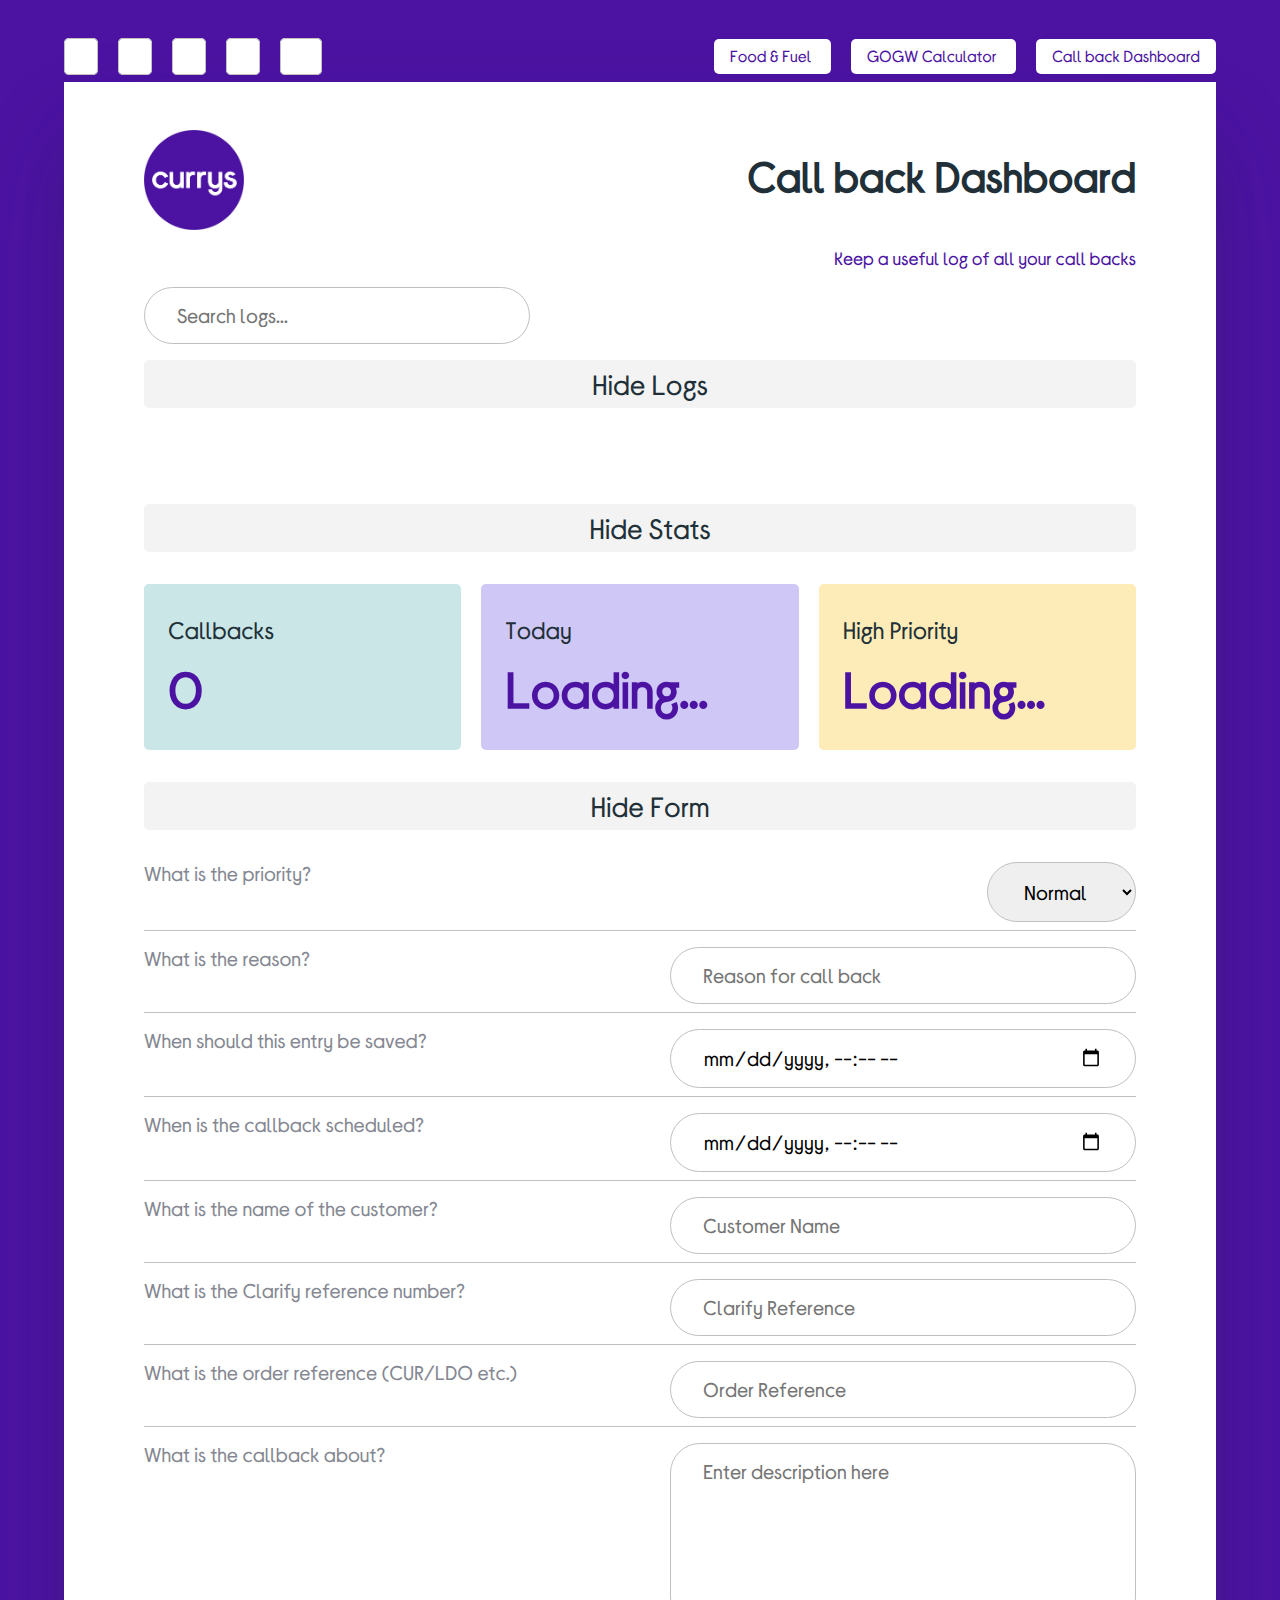
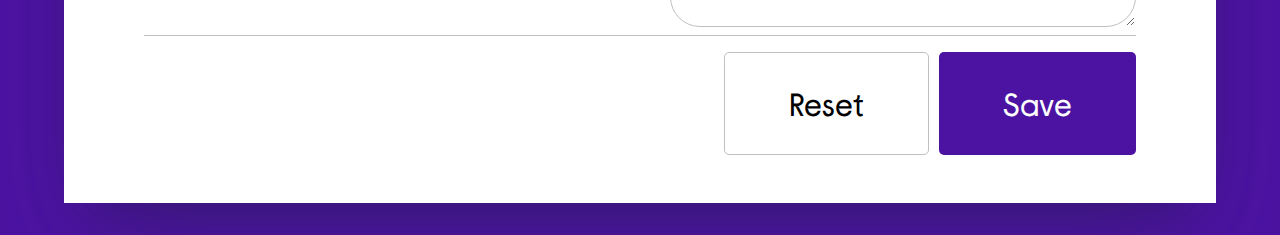
==== callbacklog/index.html @ eb85056e "UI improvements + code changes" ====
<!DOCTYPE html>
<html lang="en">
  <head>
    <meta charset="UTF-8" />
    <meta http-equiv="X-UA-Compatible" content="IE=edge" />
    <meta name="viewport" content="width=device-width, initial-scale=1.0" />
    <meta name="description" content="Work Tracker" />
    <link rel="stylesheet" href="main.css" />
    <link rel="stylesheet" href="normalize.css" />
    <link
      rel="stylesheet"
      href="https://cdnjs.cloudflare.com/ajax/libs/font-awesome/6.2.1/css/all.min.css"
      integrity="sha512-MV7K8+y+gLIBoVD59lQIYicR65iaqukzvf/nwasF0nqhPay5w/9lJmVM2hMDcnK1OnMGCdVK+iQrJ7lzPJQd1w=="
      crossorigin="anonymous"
      referrerpolicy="no-referrer"
    />
    <link rel="shortcut icon" href="favicon.ico" type="image/x-icon" />
    <link rel="icon" type="image/png" href="favicon-16x16.png" sizes="16x16" />
    <link rel="icon" type="image/png" href="favicon-32x32.png" sizes="32x32" />
    <link rel="icon" type="image/png" href="favicon-96x96.png" sizes="96x96" />
    <link rel="icon" type="image/png" href="favicon-128.png" sizes="128x128" />
    <link
      rel="icon"
      type="image/png"
      href="favicon-196x196.png"
      sizes="196x196"
    />
    <meta name="description" content="A dashboard for logging calls" />
    <title>Currys | Call back Dashboard</title>
  </head>
  <body>
    <div class="container">
      <div class="top-nav">
        <div class="top-bar">
          <div class="status">
            <ul>
              <li class="li-status status-help" id="status-help" title="Help">
                <i class="fa-solid fa-question-circle"></i>
              </li>
              <li
                class="li-status status-refresh"
                id="status-refresh"
                title="Refresh Page"
              >
                <i class="fa-solid fa-refresh"></i>
              </li>
              <li
                class="li-status status-pop"
                id="status-pop"
                title="Pop-up Window"
              >
                <i class="fa-solid fa-object-group"></i>
              </li>
              <li
                class="li-status"
                id="status-clear"
                title="Clear all entries (permanent)"
              >
                <i class="fa-solid fa-trash"></i>
              </li>
              <li
                class="li-status"
                id="status-local"
                title="Status of Local Storage"
              >
                <i class="fa-solid fa-hard-drive"></i>
              </li>
            </ul>
            <div class="help-window">
              <div class="help-container">
                <span class="help-header">Help</span>
                <div class="sections">
                  <article class="section">
                    <h4 class="section-title">
                      <i class="fa-solid fa-save"></i>Saving
                    </h4>
                    <p class="section-para">
                      All entries are saved locally. Nothing leaves the
                      browser.<br />
                    </p>
                  </article>
                  <article class="section">
                    <h4 class="section-title">
                      <i class="fa-solid fa-search"></i>Searching
                    </h4>
                    <p class="section-para">
                      Searching is automatic and results will appear as you
                      type, if there is a match. Search is not case-sensitive as
                      all results are filtered lower-case before being shown
                    </p>
                  </article>
                  <article class="section">
                    <h4 class="section-title">
                      <i class="fa-solid fa-trash"></i>Deleting
                    </h4>
                    <p class="section-para">
                      There are two options to delete a log:<br />
                      <b>- Temporary Delete</b><br />
                      By using the delete button in the log, you can remove the
                      log from the screen but it will still be saved locally.<br />
                      When you refresh the page, all removed logs will appear
                      again.<br />
                      This can be used when you want to remove certain logs you
                      don't need anymore but still want to refer to them if
                      necessary.<br />
                      <b>- Permanent Delete</b><br />
                      By using the 'Clear' button, you remove all logs
                      permanently. This cannot be undone.<br />
                      This can be used when you're done and don't need your logs
                      anymore and won't be coming back to them.<br />
                      NOTE: If your browser is set to clean automatically when
                      it exits, all logs will be removed.
                    </p>
                  </article>
                </div>
              </div>
            </div>
          </div>
        </div>
        <ul>
          <li>
            <a
              href="https://reliable-figolla-4fca7f.netlify.app/"
              target="_blank"
              >Food & Fuel</a
            >
          </li>
          <li>
            <a href="https://silver-muffin-127276.netlify.app/" target="_blank"
              >GOGW Calculator</a
            >
          </li>
          <li>
            <a href="#">Call back Dashboard</a>
          </li>
        </ul>
      </div>
      <div class="wrapper">
        <main>
          <div class="top">
            <img class="logo" src="logo.jpg" alt="Logo" />
            <h1 class="main-header">Call back Dashboard</h1>
          </div>
          <p class="main-para">Keep a useful log of all your call backs</p>
          <div class="search-bar">
            <div class="search-input">
              <input
                class="search"
                type="text"
                name="search"
                id="search"
                placeholder="Search logs..."
              />
              <span class="search-text"
                ><i class="fa-solid fa-info-circle"></i>Searching...</span
              >
            </div>
          </div>
          <section
            class="form-interact interact-logs"
            id="logs"
            onclick="tabHandler(this)"
          >
            <i class="fa-solid fa-chevron-down fa-2xl"></i
            ><span class="normal" id="interact-text">Hide Logs</span>
          </section>
          <section class="log-area">
            <div class="logs"></div>
          </section>
          <section
            class="form-interact interact-stats"
            id="stats"
            onclick="tabHandler(this)"
          >
            <i class="fa-solid fa-chevron-down fa-2xl"></i
            ><span class="normal" id="interact-text">Hide Stats</span>
          </section>
          <section class="cards">
            <article class="card-item">
              <h3 class="card-title">Callbacks</h3>
              <p class="card-text" id="callbacks">Loading...</p>
            </article>
            <article class="card-item">
              <h3 class="card-title">Today</h3>
              <p class="card-text">Loading...</p>
            </article>
            <article class="card-item">
              <h3 class="card-title">High Priority</h3>
              <p class="card-text">Loading...</p>
            </article>
          </section>
          <section
            class="form-interact interact-form"
            id="form"
            onclick="tabHandler(this)"
          >
            <i class="fa-solid fa-chevron-down fa-2xl"></i
            ><span class="normal" id="interact-text">Hide Form</span>
          </section>
          <section class="log-menu">
            <form action="">
              <div class="form-item">
                <label for="priority">What is the priority?</label>
                <select name="priority" id="logpriority" required>
                  <option value="Low">Low</option>
                  <option value="Normal" selected>Normal</option>
                  <option value="High">High</option>
                </select>
              </div>
              <div class="form-item">
                <label for="category">What is the reason?</label>
                <input
                  type="text"
                  name="reason"
                  id="reason"
                  placeholder="Reason for call back"
                  minlength="4"
                  required
                />
              </div>
              <div class="form-item">
                <label for="datetime">When should this entry be saved?</label>
                <input
                  type="datetime-local"
                  name="datetime"
                  id="datetime"
                  required
                />
              </div>
              <div class="form-item">
                <label for="datescheduled"
                  >When is the callback scheduled?</label
                >
                <input
                  type="datetime-local"
                  name="datescheduled"
                  id="datescheduled"
                  required
                />
              </div>
              <div class="form-item">
                <label for="custname">What is the name of the customer?</label>
                <input
                  type="text"
                  name="custname"
                  id="custname"
                  placeholder="Customer Name"
                  required
                />
              </div>
              <div class="form-item">
                <label for="ccnumber"
                  >What is the Clarify reference number?</label
                >
                <input
                  type="text"
                  name="ccnumber"
                  id="ccnumber"
                  placeholder="Clarify Reference"
                  minlength="6"
                  required
                />
              </div>
              <div class="form-item">
                <label for="custref"
                  >What is the order reference (CUR/LDO etc.)</label
                >
                <input
                  type="text"
                  name="custref"
                  id="custref"
                  placeholder="Order Reference"
                  required
                />
              </div>
              <div class="form-item">
                <label for="loginfo">What is the callback about?</label>
                <textarea
                  name="loginfo"
                  id="loginfo"
                  cols="30"
                  rows="10"
                  placeholder="Enter description here"
                  required
                ></textarea>
              </div>
              <div class="form-btns">
                <button
                  class="btn btn-secondary btn-reset btn-big"
                  type="reset"
                  title="Reset form"
                >
                  Reset
                </button>
                <button
                  class="btn btn-primary btn-save btn-big"
                  title="Save form"
                >
                  Save
                </button>
              </div>
            </form>
          </section>
        </main>
        <footer>
          <div class="bottom-bar"></div>
        </footer>
      </div>
    </div>
    <script src="app.js"></script>
  </body>
</html>
---- callbacklog/main.css ----
@font-face {
  font-family: "Currys Sans";
  src: url("Currys\ Sans.otf") format("opentype");
}
@font-face {
  font-family: "Currys Sans Headline";
  src: url("Currys\ Sans\ Headline.otf") format("opentype");
}

:root {
  --primary-purple: #4c13a2;
  --primary-white: #fff;
  --accent: #c0c0c0;
  --gray: #858892;
  --gray-2: #7b7e86;
  --l-gray: #f3f3f3;
  --green: #cae6e7;
  --yellow: #fdecb7;
  --purple: #cfc8f6;
  --def-text: #213038;
  --boxshadow-1: rgba(0, 0, 0, 0.19) 0px 10px 20px,
    rgba(0, 0, 0, 0.23) 0px 6px 6px;
  --font-c1: "Currys Sans";
  --font-c2: "Currys Sans Headline";
}

a {
  text-decoration: none;
  color: unset;
}

html {
  scroll-behavior: smooth;
}

body {
  font-family: var(--font-c1);
  text-rendering: geometricPrecision;
  /* height: 100vh;
  min-height: 100vh; */
  display: grid;
  place-content: center;
  color: var(--primary-purple);
  background: var(--primary-purple);
}

.container {
  margin: 2rem;
}

.top-nav {
  display: flex;
  justify-content: space-between;
}

.top-nav ul {
  padding: 0;
}

.top-nav li {
  display: inline;
  margin-right: 20px;
  background-color: var(--primary-white);
  padding: 0.5rem 1rem;
  border-radius: 5px;
  color: var(--primary-purple);
  transition: all 250ms ease-out;
}

.top-nav li:last-child {
  margin-right: 0;
}

.top-nav li:hover {
  outline: 1px solid var(--primary-purple);
}

.wrapper {
  width: 90vw;
  max-width: 95vw;
  background-color: var(--primary-white);
  box-shadow: rgba(255, 255, 255, 0.1) 0px 1px 1px 0px inset,
    rgba(50, 50, 93, 0.25) 0px 50px 100px -20px,
    rgba(0, 0, 0, 0.3) 0px 30px 60px -30px;
}

.logo {
  display: block;
  width: 100px;
}

main {
  display: flex;
  flex-direction: column;
  align-items: center;
  /* border: 2px solid var(--gray); */
  border-radius: 10px;
  padding: 3rem 5rem;
}

main .top {
  display: flex;
  justify-content: space-between;
  align-items: center;
}

main .main-para {
  text-align: right;
  font-size: 18px;
}

.main-header {
  font-family: var(--font-c1);
  color: var(--def-text);
  margin: 0;
  font-size: 42px;
  font-size: 300;
  text-align: center;
  margin-bottom: 0.5rem;
}

main .top-bar {
  display: flex;
  justify-content: space-between;
  align-items: center;
  margin-bottom: 6rem;
}

main .top-bar .status ul {
  list-style-type: none;
  padding: 0;
}

.li-status {
  display: inline;
  color: var(--def-text);
  border: 1px solid var(--accent);
  padding: 0.5rem 1rem;
  border-radius: 5px;
  margin-right: 0.5rem;
  cursor: pointer;
  transition: border-color 0.15s ease-in-out, box-shadow 0.15s ease-in-out,
    outline 0.15s ease-in-out;
}

.li-status:hover {
  box-shadow: 0 0 6px 0 #cdd8df;
}

/* .li-status#status-help {
  border: 2px solid var(--primary-purple);
} */

.help-window {
  position: relative;
}

.help-window .help-container {
  position: absolute;
  top: 0;
  left: -100%;
  background-color: var(--primary-white);
  border-radius: 30px;
  border: 1px solid var(--accent);
  z-index: -1;
  width: 50vw;
  padding: 2rem;
  box-shadow: rgba(255, 255, 255, 0.1) 0px 1px 1px 0px inset,
    rgba(50, 50, 93, 0.25) 0px 50px 100px -20px,
    rgba(0, 0, 0, 0.3) 0px 30px 60px -30px;
  opacity: 0;
  transition: opacity 1.2s ease-out, left 1s ease-out, z-index 1.5s ease-out;
}

.help-window .help-container.visible {
  opacity: 1;
  left: 0;
  z-index: 9999;
}

.help-header {
  display: inline-block;
  margin: 0;
  font-size: 42px;
  margin-bottom: 2rem;
}

.section-title {
  margin: 0 0 0.25rem 0;
  font-size: 20px;
  font-weight: 400;
  color: var(--def-text);
  padding-bottom: 0.5rem;
  border-bottom: 1px solid var(--accent);
}

.section-title i {
  color: var(--primary-purple);
  margin-right: 10px;
}

.section-para {
  margin: 0 0 0.5rem 0;
  font-weight: 300;
  color: var(--def-text);
  line-height: 1.5;
  letter-spacing: 1.1px;
  margin-bottom: 2rem;
}

.section-para b {
  font-size: 18px;
  color: var(--primary-purple);
  margin-bottom: 0.25rem;
}

.li-status#status-local i {
  margin-left: 0.25rem;
}

.li-status#status-clear.disabled {
  cursor: not-allowed;
}

main .cards {
  display: grid;
  grid-template-columns: repeat(auto-fit, minmax(10rem, 1fr));
  margin-bottom: 2rem;
  gap: 20px;
}

main .cards .card-item {
  display: flex;
  flex-direction: column;
  border-radius: 5px;
  padding: 2rem 1.5rem;
}

main .cards .card-item:nth-child(1) {
  background-color: var(--green);
}

main .cards .card-item:nth-child(2) {
  background-color: var(--purple);
}

main .cards .card-item:nth-child(3) {
  background-color: var(--yellow);
}

.card-title {
  margin: 0;
  font-size: 24px;
  font-weight: 400;
  color: var(--def-text);
  margin-bottom: 1rem;
}

.log-status {
  text-align: center;
  font-size: 52px;
}

.card-text {
  margin: 0;
  font-size: 50px;
  font-weight: 700;
}

.date {
  font-size: 32px;
  font-weight: 400;
  color: var(--gray);
}

.puff-out-center {
  -webkit-animation: puff-out-center 1s cubic-bezier(0.165, 0.84, 0.44, 1) both;
  animation: puff-out-center 1s cubic-bezier(0.165, 0.84, 0.44, 1) both;
}

/* ----------------------------------------------
 * Generated by Animista on 2022-12-17 20:52:0
 * Licensed under FreeBSD License.
 * See http://animista.net/license for more info. 
 * w: http://animista.net, t: @cssanimista
 * ---------------------------------------------- */

/**
 * ----------------------------------------
 * animation puff-out-center
 * ----------------------------------------
 */
@-webkit-keyframes puff-out-center {
  0% {
    -webkit-transform: scale(1);
    transform: scale(1);
    -webkit-filter: blur(0px);
    filter: blur(0px);
    opacity: 1;
  }
  100% {
    -webkit-transform: scale(2);
    transform: scale(2);
    -webkit-filter: blur(4px);
    filter: blur(4px);
    opacity: 0;
  }
}
@keyframes puff-out-center {
  0% {
    -webkit-transform: scale(1);
    transform: scale(1);
    -webkit-filter: blur(0px);
    filter: blur(0px);
    opacity: 1;
  }
  100% {
    -webkit-transform: scale(2);
    transform: scale(2);
    -webkit-filter: blur(4px);
    filter: blur(4px);
    opacity: 0;
  }
}

.search-bar {
  position: relative;
}

.search-bar .search-input i {
  border-radius: 50%;
  padding: 0.5rem;
  background-color: var(--primary-purple);
  color: var(--primary-white);
  z-index: 9999;
}
.srch-btn {
  border: none;
  outline: none;
  background: transparent;
}

main .log-area {
  /* border: 1px solid var(--gray); */
  border-radius: 10px;
  padding: 1rem;
  /* max-height: 150px;
  overflow-x: hidden; */
  margin-bottom: 2rem;
  scroll-behavior: smooth;
}

/* Unordered List Element */

main .log-area .logs {
  display: grid;
  grid-template-columns: repeat(auto-fit, minmax(450px, 1fr));
  flex-wrap: wrap;
  padding: 0;
  border-radius: 10px;
  gap: 10px;
  transition: all 250ms ease-out;
}

/* List Item Element */

main .log-area .logs .renderedEntry {
  /* padding: 1rem; */
  border: 1px solid var(--accent);
  border-radius: 5px;
  background-color: var(--primary-white);
  transition: all 250ms ease-out;
}

main .log-area .logs .renderedEntry p {
  font-size: 32px;
  padding: 0.5rem;
  margin: 0;
  color: var(--def-text);
}

main .log-area .logs .renderedEntry.highlighted {
  border: 6px solid var(--yellow);
  box-shadow: inset 0px 0px 20px 0px var(--yellow);
}

/* main .log-area .logs .renderedEntry:hover {
  position: absolute;
  display: flex;
  flex-direction: column;
  align-items: center;
  justify-content: center;
  width: 80vw;
  height: 80vh;
  transform: scale(1.2);
  box-shadow: rgba(255, 255, 255, 0.1) 0px 1px 1px 0px inset,
    rgba(50, 50, 93, 0.25) 0px 50px 100px -20px,
    rgba(0, 0, 0, 0.3) 0px 30px 60px -30px;
  z-index: 9999;
} */

main .log-area .logs .renderedEntry:last-child {
  animation: entryAnim 500ms 100ms both;
}

.hide {
  display: none;
  animation: entry-hide 1s 1 both;
}

.search-text {
  position: absolute;
  left: -100%;
  display: inline-block;
  margin-left: 10px;
  font-size: 20px;
  color: var(--def-text);
  opacity: 0;
  transition: opacity 250ms ease-out, left 1s ease-out;
  background-color: var(--l-gray);
  padding: 0.5rem 2rem;
  z-index: -1;
}

.search-text i {
  margin-right: 10px;
}

.search-text.enabled {
  opacity: 1;
  left: 300px;
}

@keyframes entry-hide {
  0% {
    opacity: 1;
    scale: 1;
  }
  100% {
    opacity: 0;
    scale: 0;
  }
}

@keyframes entryAnim {
  0% {
    opacity: 0;
    scale: 1.5;
  }
  100% {
    opacity: 1;
    scale: 1;
  }
}

.entry-top {
  background-color: var(--primary-purple);
  padding: 0.5rem;
  color: var(--primary-white);
}

.li-head {
  margin: 0;
  font-size: 18px;
  font-weight: 400;
}

.li-text {
  display: inline-block;
  font-size: 24px;
  margin-bottom: 0.25rem;
  color: var(--def-text);
}

.li-text.text-main {
  display: inline-block;
  font-size: 24px;
  margin-bottom: 0.25rem;
}

.entry-item {
  display: flex;
  align-items: center;
  justify-content: space-between;
  padding: 0.5rem;
}

.entry-item:nth-child(odd) {
  background-color: var(--purple);
}

/* main .log-area ul li:nth-child(odd) {
  background-color: var(--accent);
} */

main .log-menu {
  /* display: none; */
}

main .log-menu.enabled {
  display: initial;
}

main .form-interact {
  display: flex;
  align-items: center;
  justify-content: center;
  gap: 20px;
  cursor: pointer;
  background-color: var(--l-gray);
  margin-bottom: 2rem;
  color: var(--def-text);
  padding: 0.5rem;
  border-radius: 5px;
  transition: filter 250ms ease-out;
}

main .form-interact:hover {
  filter: brightness(98%);
}

.normal {
  font-size: 28px;
  font-weight: 300;
  cursor: pointer;
}

main .log-menu form {
  z-index: 9999;
  opacity: 1;
  transition: all 500ms ease-out;
}

form.disabled {
  display: none;
}

.hidden {
  opacity: 0;
}

main .log-menu form .form-item {
  display: flex;
  justify-content: space-between;
  margin-bottom: 1rem;
  border-bottom: 1px solid var(--accent);
}

main .log-menu form label {
  font-size: 20px;
  color: var(--gray);
}

main .log-menu form input,
main .log-menu form select,
main .log-menu form textarea,
.search {
  margin-bottom: 0.5rem;
  border: 1px solid var(--accent);
  border-radius: 30px;
  padding: 1rem 2rem;
  font-size: 20px;
  font-weight: 400;
  transition: border-color 0.15s ease-in-out, box-shadow 0.15s ease-in-out,
    outline 0.15s ease-in-out;
}

.search {
  width: 25vw;
  margin-bottom: 1rem;
}

main .log-menu form input:focus,
main .log-menu form select:focus,
main .log-menu form textarea:focus,
.search:focus {
  outline: 2px solid var(--primary-purple);
}

main .log-menu form input:hover,
main .log-menu form select:hover,
main .log-menu form textarea:hover {
  box-shadow: 0 0 6px 0 #cdd8df;
}

main .log-menu form textarea {
  width: 400px;
  height: 150px;
  min-width: 400px;
  max-width: 800px;
  min-height: 150px;
  max-height: 300px;
}

main .log-menu form input {
  width: 400px;
  transition: all 100ms ease-out;
}

main .log-menu form input:active {
  border: none;
}

main .log-menu form select {
  margin-bottom: 0.5rem;
}

.form-btns {
  display: flex;
  justify-content: right;
  gap: 10px;
}

.btn {
  background: transparent;
  border: none;
  padding: 1rem 2rem;
  border-radius: 5px;
  cursor: pointer;
}

.btn.btn-big {
  padding: 2rem 4rem;
  font-size: 32px;
}

.btn.btn-primary {
  background-color: var(--primary-purple);
  color: var(--primary-white);
}

.btn.btn-primary.delete {
  background-color: var(--primary-purple);
}

.btn.btn.btn-secondary.highlight {
  background-color: var(--green);
}

.btn.btn-secondary {
  outline: none;
  border: 1px solid var(--accent);
}

.option-disabled {
  display: none !important;
}

.render-btn-space {
  display: flex;
  justify-content: space-between;
  padding: 0.5rem;
}

.bottom-fixed {
  position: fixed;
  bottom: 10px;
  right: 25px;
  background-color: #4c13a29c;
  padding: 1rem;
}

.form-fixed {
  color: var(--primary-white);
}

.bottom-bar {
  opacity: 0;
  position: fixed;
  left: 0;
  bottom: 0;
  background-color: var(--purple);
  padding: 2rem 4rem;
  width: 100%;
  transition: all 500ms ease-out;
}

.bottom-bar.visible {
  opacity: 1;
}

@media screen and (max-width: 798px) {
  .container {
    margin: 0.5rem;
  }

  .wrapper {
    width: 95vw;
  }

  main {
    padding: 0.5rem 1rem;
  }

  main .top {
    flex-direction: column;
    justify-content: center;
  }

  main .main-header {
    font-size: 24px;
    margin-top: 1rem;
  }

  main .main-para {
    text-align: center;
  }

  main .top-bar {
    flex-direction: column;
    margin-bottom: 2.5rem;
  }

  .li-status {
    display: block;
    text-align: center;
    margin-right: 0;
    margin-bottom: 0.5rem;
  }

  .help-window .help-container {
    position: unset;
    top: -100px;
    width: 60vw;
    display: none;
    box-shadow: none;
    transition: all 250ms ease-out;
  }

  .help-window .help-container.visible {
    display: block;
  }

  .li-status#status-local i {
    margin-left: 0.25rem;
  }

  main .cards,
  main .log-area .logs {
    grid-template-columns: 1fr;
  }

  .card-text {
    font-size: 32px;
  }

  .date {
    font-size: 24px;
    padding-bottom: 0.5rem;
    border-bottom: 1px solid var(--accent);
  }

  .li-text,
  .li-text.text-main {
    font-size: 18px;
  }

  main .log-menu form .form-item {
    flex-direction: column;
  }

  main .log-menu form label {
    font-size: 18px;
    margin-bottom: 0.5rem;
  }

  main .log-menu form input,
  main .log-menu form select,
  main .log-menu form textarea,
  .search {
    margin-bottom: 0.5rem;
    border: 1px solid var(--accent);
    border-radius: 30px;
    padding: 0.5rem 1rem;
    font-size: 16px;
    font-weight: 400;
    transition: border-color 0.15s ease-in-out, box-shadow 0.15s ease-in-out,
      outline 0.15s ease-in-out;
  }

  .search-bar {
    text-align: center;
    margin-bottom: 1rem;
  }

  .search {
    text-align: center;
    width: 60vw;
  }
  .search-text.enabled {
    top: 50px;
    left: 10vw;
    z-index: 9999;
  }

  main .log-menu form input {
    width: auto;
    transition: all 100ms ease-out;
  }

  main .log-menu form textarea {
    width: unset;
    height: auto;
    min-width: 325px;
    max-width: 325px;
    min-height: 75px;
    max-height: 150px;
  }

  .form-btns {
    justify-content: center;
  }

  .btn.btn.btn-big {
    padding: 0.5rem 1rem;
    font-size: 24px;
  }
}
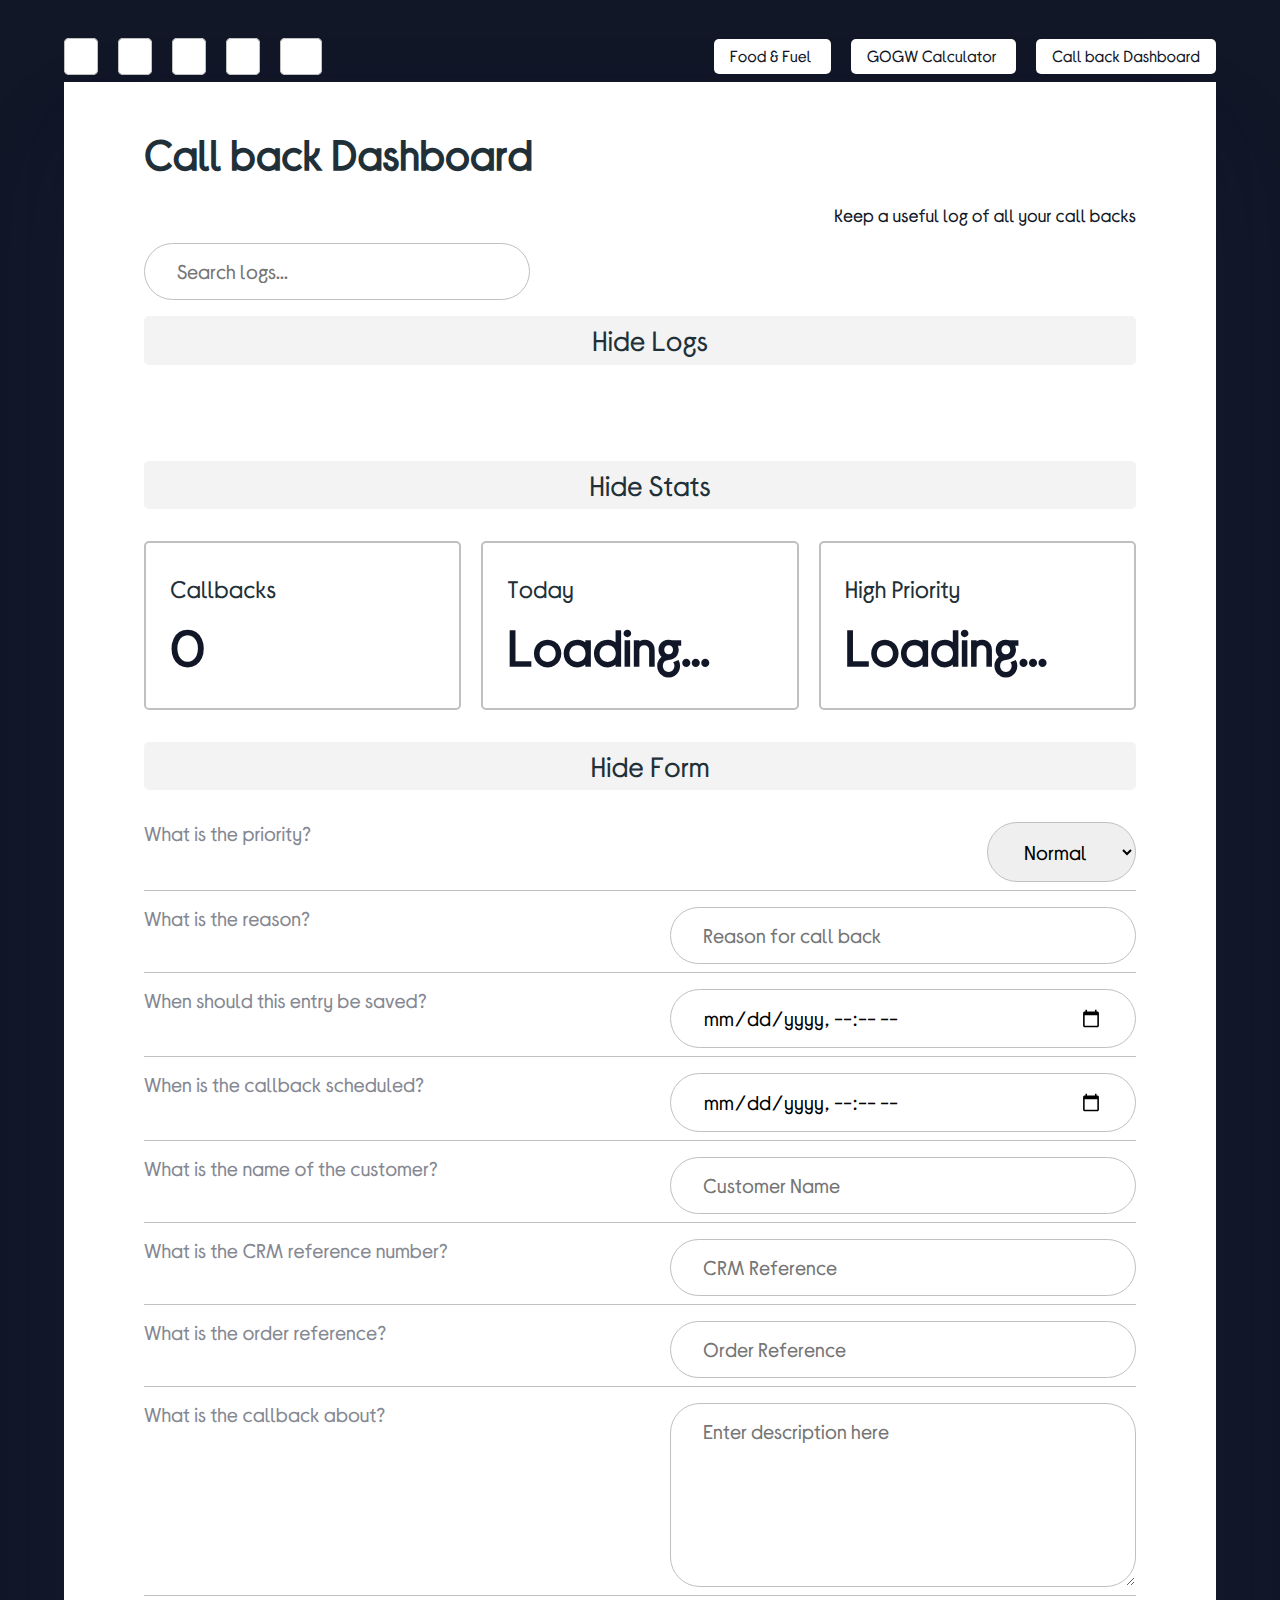
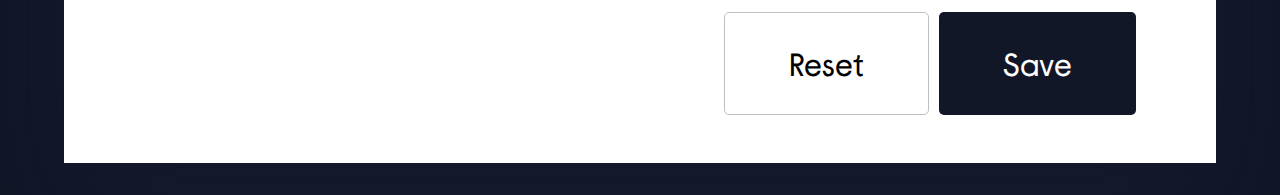
==== commit 505e8d69: "Color scheme change + branding removal" ====
--- a/callbacklog/index.html
+++ b/callbacklog/index.html
@@ -14,19 +14,8 @@
       crossorigin="anonymous"
       referrerpolicy="no-referrer"
     />
-    <link rel="shortcut icon" href="favicon.ico" type="image/x-icon" />
-    <link rel="icon" type="image/png" href="favicon-16x16.png" sizes="16x16" />
-    <link rel="icon" type="image/png" href="favicon-32x32.png" sizes="32x32" />
-    <link rel="icon" type="image/png" href="favicon-96x96.png" sizes="96x96" />
-    <link rel="icon" type="image/png" href="favicon-128.png" sizes="128x128" />
-    <link
-      rel="icon"
-      type="image/png"
-      href="favicon-196x196.png"
-      sizes="196x196"
-    />
     <meta name="description" content="A dashboard for logging calls" />
-    <title>Currys | Call back Dashboard</title>
+    <title>Call back Dashboard</title>
   </head>
   <body>
     <div class="container">
@@ -138,7 +127,6 @@
       <div class="wrapper">
         <main>
           <div class="top">
-            <img class="logo" src="logo.jpg" alt="Logo" />
             <h1 class="main-header">Call back Dashboard</h1>
           </div>
           <p class="main-para">Keep a useful log of all your call backs</p>
@@ -249,22 +237,18 @@
                 />
               </div>
               <div class="form-item">
-                <label for="ccnumber"
-                  >What is the Clarify reference number?</label
-                >
+                <label for="ccnumber">What is the CRM reference number?</label>
                 <input
                   type="text"
                   name="ccnumber"
                   id="ccnumber"
-                  placeholder="Clarify Reference"
+                  placeholder="CRM Reference"
                   minlength="6"
                   required
                 />
               </div>
               <div class="form-item">
-                <label for="custref"
-                  >What is the order reference (CUR/LDO etc.)</label
-                >
+                <label for="custref">What is the order reference?</label>
                 <input
                   type="text"
                   name="custref"
--- a/callbacklog/main.css
+++ b/callbacklog/main.css
@@ -8,7 +8,7 @@
 }
 
 :root {
-  --primary-purple: #4c13a2;
+  --primary-purple: #111727;
   --primary-white: #fff;
   --accent: #c0c0c0;
   --gray: #858892;
@@ -234,9 +234,10 @@
   flex-direction: column;
   border-radius: 5px;
   padding: 2rem 1.5rem;
-}
-
-main .cards .card-item:nth-child(1) {
+  border: 2px solid var(--accent);
+}
+
+/* main .cards .card-item:nth-child(1) {
   background-color: var(--green);
 }
 
@@ -246,7 +247,7 @@
 
 main .cards .card-item:nth-child(3) {
   background-color: var(--yellow);
-}
+} */
 
 .card-title {
   margin: 0;
@@ -271,6 +272,41 @@
   font-size: 32px;
   font-weight: 400;
   color: var(--gray);
+}
+
+.red {
+  background-color: rgb(209, 24, 24);
+  border-radius: 5px;
+  padding: 0.5rem;
+  font-weight: 800;
+  animation: warning 2s infinite both;
+}
+
+.blue {
+  background-color: rgb(66, 141, 253);
+  color: var(--primary-white) !important;
+  border-radius: 5px;
+  padding: 0.5rem;
+}
+
+.green {
+  background-color: rgb(34, 189, 13);
+  color: var(--primary-white) !important;
+  border-radius: 5px;
+  padding: 0.5rem;
+}
+
+@keyframes warning {
+  0% {
+    scale: 1;
+    background-color: rgb(209, 24, 24);
+  }
+  50% {
+    scale: 1.1;
+  }
+  100% {
+    background-color: transparent;
+  }
 }
 
 .puff-out-center {
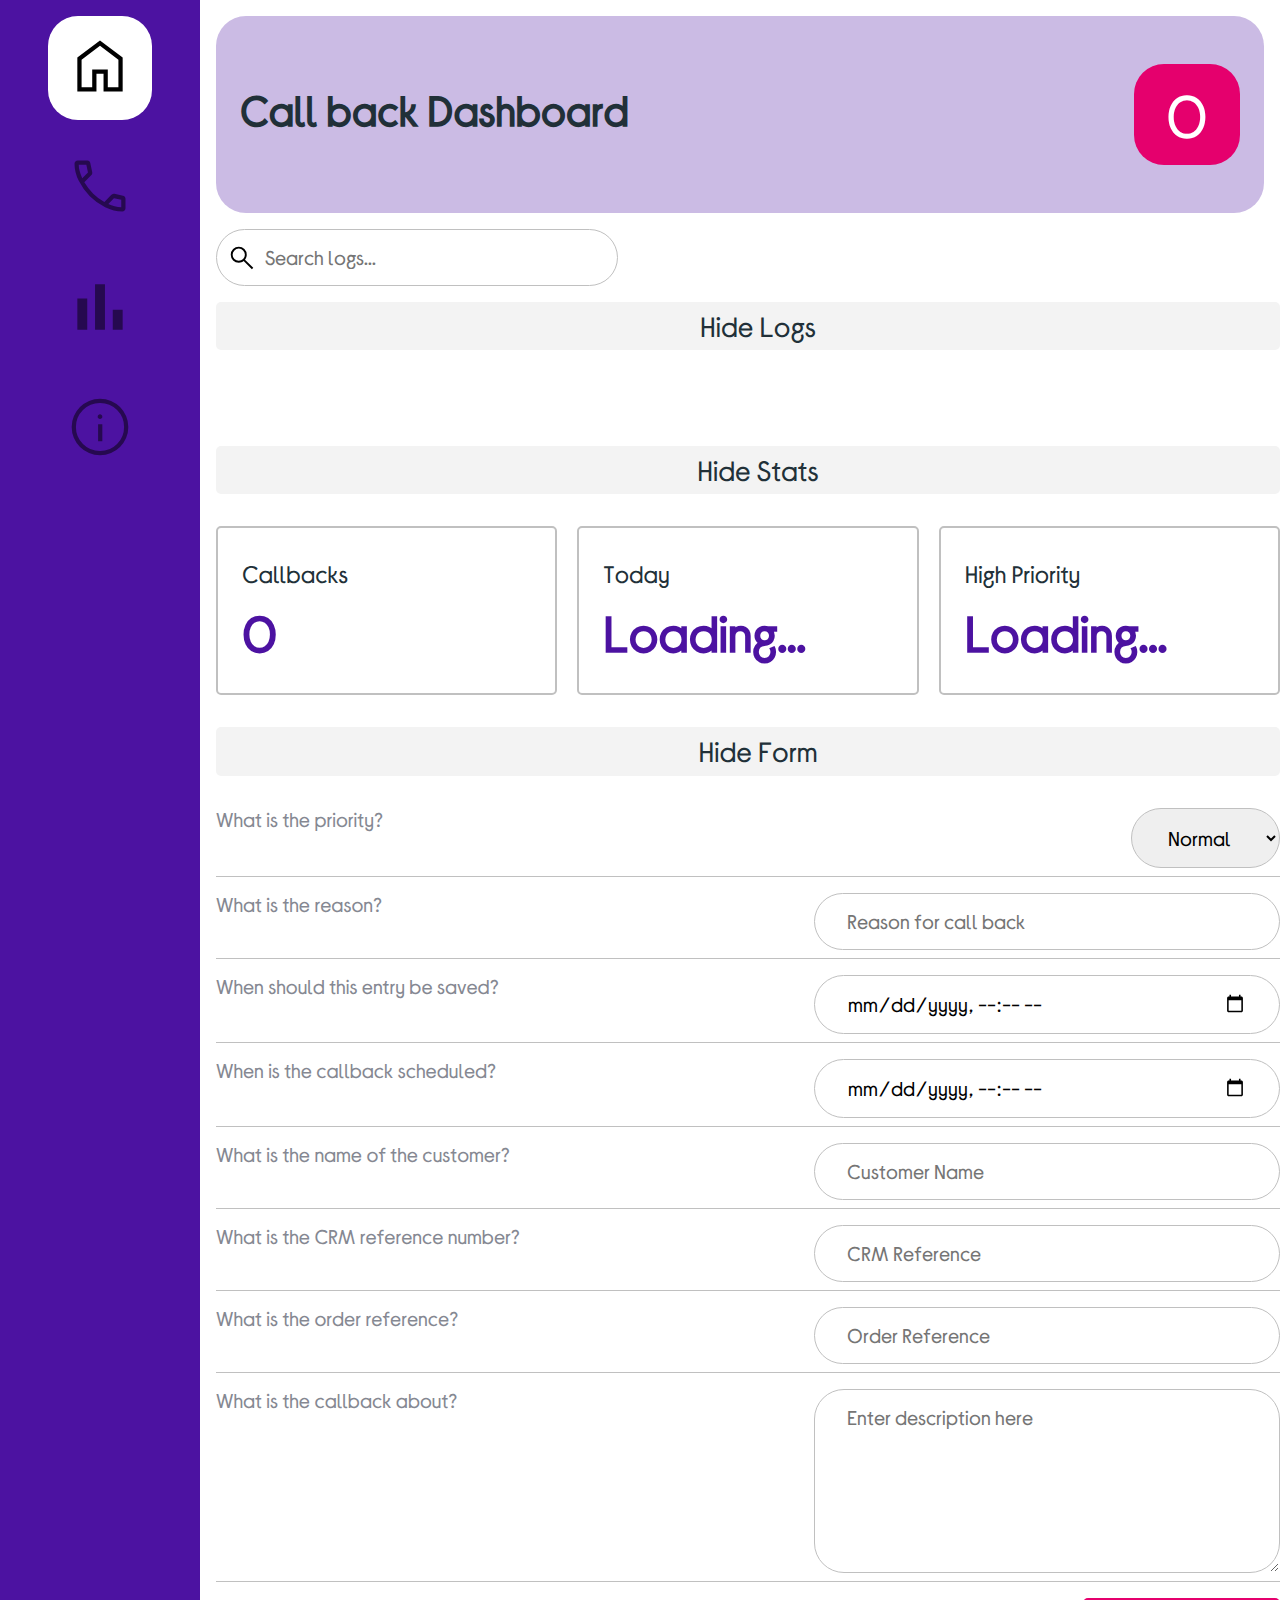
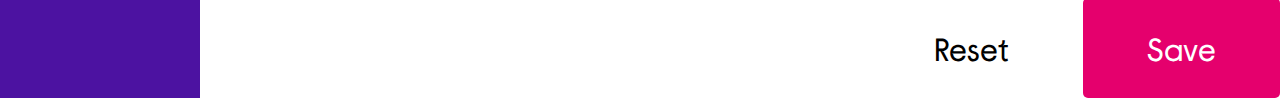
==== commit 34412f9c: "UI overhaul + JS code changes" ====
--- a/callbacklog/index.html
+++ b/callbacklog/index.html
@@ -19,8 +19,23 @@
   </head>
   <body>
     <div class="container">
-      <div class="top-nav">
-        <div class="top-bar">
+      <nav class="top-nav">
+        <ul class="nav-ul">
+          <li class="nav-selected">
+            <a href="#"><img src="home.svg" class="nav-img" /></a>
+          </li>
+          <li>
+            <a href="#"><img src="call.svg" class="nav-img" /></a>
+          </li>
+          <li>
+            <a href="#"><img src="chart.svg" class="nav-img" /></a>
+          </li>
+          <li>
+            <a href="#"><img src="info.svg" class="nav-img" /></a>
+          </li>
+        </ul>
+        <!-- <i class="fa-solid fa-bars fa-2x" id="hamburger"></i> -->
+        <!-- <div class="top-bar">
           <div class="status">
             <ul>
               <li class="li-status status-help" id="status-help" title="Help">
@@ -105,8 +120,8 @@
               </div>
             </div>
           </div>
-        </div>
-        <ul>
+        </div> -->
+        <!-- <ul class="top-menu">
           <li>
             <a
               href="https://reliable-figolla-4fca7f.netlify.app/"
@@ -122,14 +137,15 @@
           <li>
             <a href="#">Call back Dashboard</a>
           </li>
-        </ul>
-      </div>
+        </ul> -->
+      </nav>
       <div class="wrapper">
         <main>
           <div class="top">
             <h1 class="main-header">Call back Dashboard</h1>
+            <span class="call-counter home">0</span>
           </div>
-          <p class="main-para">Keep a useful log of all your call backs</p>
+          <!-- <p class="main-para">Keep a useful log of all your call backs</p> -->
           <div class="search-bar">
             <div class="search-input">
               <input
@@ -170,11 +186,11 @@
             </article>
             <article class="card-item">
               <h3 class="card-title">Today</h3>
-              <p class="card-text">Loading...</p>
+              <p class="card-text" id="today">Loading...</p>
             </article>
             <article class="card-item">
               <h3 class="card-title">High Priority</h3>
-              <p class="card-text">Loading...</p>
+              <p class="card-text" id="high">Loading...</p>
             </article>
           </section>
           <section
@@ -287,7 +303,7 @@
           </section>
         </main>
         <footer>
-          <div class="bottom-bar"></div>
+          <!-- <div class="bottom-bar"></div> -->
         </footer>
       </div>
     </div>
--- a/callbacklog/main.css
+++ b/callbacklog/main.css
@@ -8,7 +8,8 @@
 }
 
 :root {
-  --primary-purple: #111727;
+  --primary-purple: #4c12a1;
+  --added-cs-1: #e5006d;
   --primary-white: #fff;
   --accent: #c0c0c0;
   --gray: #858892;
@@ -38,56 +39,114 @@
   text-rendering: geometricPrecision;
   /* height: 100vh;
   min-height: 100vh; */
+  /* display: grid;
+  place-content: center; */
+  color: var(--primary-purple);
+  /* background: var(--primary-purple); */
+}
+
+.container {
   display: grid;
-  place-content: center;
-  color: var(--primary-purple);
-  background: var(--primary-purple);
-}
-
-.container {
-  margin: 2rem;
+  grid-template-columns: 200px 1fr;
+  /* margin: 2rem; */
 }
 
 .top-nav {
   display: flex;
+  flex-direction: column;
+  background-color: var(--primary-purple);
+}
+
+/* .top-nav {
+  display: flex;
   justify-content: space-between;
-}
-
-.top-nav ul {
+} */
+
+.top-nav .nav-ul {
   padding: 0;
 }
 
-.top-nav li {
-  display: inline;
+.top-nav .nav-ul li {
+  display: flex;
+  align-items: center;
+  justify-content: center;
+  padding: 1rem;
+  margin: 0 3rem 0 3rem;
+  border-radius: 30px;
+  margin-bottom: 1rem;
+  filter: opacity(50%);
+  transition: all 100ms ease-out;
+}
+
+.top-nav .nav-ul li:hover {
+  animation: wobble-hor-bottom 500ms 1 both;
+}
+
+.top-nav .nav-ul .nav-selected {
+  filter: opacity(100%);
+  background-color: var(--primary-white);
+}
+
+.nav-img {
+  width: 68px;
+  height: 68px;
+}
+
+.bg {
+  display: flex;
+  flex-direction: column;
+  justify-content: center;
+  align-items: center;
+  position: absolute;
+  left: 0;
+  top: 0;
+  width: 100%;
+  height: 100%;
+  background-color: #21303849;
+}
+
+.window {
+  width: 65vw;
+  height: 65vh;
+  background-color: var(--primary-white);
+}
+
+.oflow {
+  overflow: hidden;
+}
+
+/* .top-nav li {
+  display: block;
   margin-right: 20px;
   background-color: var(--primary-white);
   padding: 0.5rem 1rem;
   border-radius: 5px;
   color: var(--primary-purple);
   transition: all 250ms ease-out;
-}
-
-.top-nav li:last-child {
+} */
+
+/* .top-nav li:last-child {
   margin-right: 0;
-}
-
-.top-nav li:hover {
-  outline: 1px solid var(--primary-purple);
+} */
+
+.nav-ul li:hover {
+  filter: opacity(100%);
+  background-color: var(--primary-white);
 }
 
 .wrapper {
-  width: 90vw;
-  max-width: 95vw;
+  /* width: 90vw;
+  max-width: 95vw; */
   background-color: var(--primary-white);
-  box-shadow: rgba(255, 255, 255, 0.1) 0px 1px 1px 0px inset,
+  /* box-shadow: rgba(255, 255, 255, 0.1) 0px 1px 1px 0px inset,
     rgba(50, 50, 93, 0.25) 0px 50px 100px -20px,
-    rgba(0, 0, 0, 0.3) 0px 30px 60px -30px;
-}
-
-.logo {
+    rgba(0, 0, 0, 0.3) 0px 30px 60px -30px; */
+}
+
+/* .logo {
   display: block;
   width: 100px;
-}
+} */
 
 main {
   display: flex;
@@ -95,13 +154,26 @@
   align-items: center;
   /* border: 2px solid var(--gray); */
   border-radius: 10px;
-  padding: 3rem 5rem;
+  /* padding: 3rem 5rem; */
 }
 
 main .top {
   display: flex;
   justify-content: space-between;
   align-items: center;
+  background-color: #4b12a149;
+  padding: 3rem 1.5rem;
+  border-radius: 30px;
+  margin: 1rem 1rem 1rem 0;
+}
+
+main .top .call-counter {
+  align-self: center;
+  font-size: 60px;
+  padding: 1rem 2rem;
+  background-color: #e5006d;
+  border-radius: 30px;
+  color: var(--primary-white);
 }
 
 main .main-para {
@@ -131,7 +203,7 @@
   padding: 0;
 }
 
-.li-status {
+/* .li-status {
   display: inline;
   color: var(--def-text);
   border: 1px solid var(--accent);
@@ -145,7 +217,7 @@
 
 .li-status:hover {
   box-shadow: 0 0 6px 0 #cdd8df;
-}
+} */
 
 /* .li-status#status-help {
   border: 2px solid var(--primary-purple);
@@ -441,7 +513,7 @@
 
 .hide {
   display: none;
-  animation: entry-hide 1s 1 both;
+  /* animation: hamburgerAnim 1s 1 both; */
 }
 
 .search-text {
@@ -478,6 +550,12 @@
   }
 }
 
+@keyframes hamburgerAnim {
+  0% {
+    padding-left: 100%;
+  }
+}
+
 @keyframes entryAnim {
   0% {
     opacity: 0;
@@ -490,21 +568,21 @@
 }
 
 .entry-top {
-  background-color: var(--primary-purple);
+  background-color: var(--accent);
   padding: 0.5rem;
-  color: var(--primary-white);
+  color: var(--def-text);
 }
 
 .li-head {
   margin: 0;
-  font-size: 18px;
+  font-size: 20px;
   font-weight: 400;
 }
 
 .li-text {
   display: inline-block;
   font-size: 24px;
-  margin-bottom: 0.25rem;
+  margin: 0.5rem 0 0.5rem 0;
   color: var(--def-text);
 }
 
@@ -519,15 +597,20 @@
   align-items: center;
   justify-content: space-between;
   padding: 0.5rem;
-}
-
-.entry-item:nth-child(odd) {
+  border-bottom: 1px solid var(--accent);
+}
+
+/* .entry-item:nth-child(odd) {
   background-color: var(--purple);
-}
+} */
 
 /* main .log-area ul li:nth-child(odd) {
   background-color: var(--accent);
 } */
+
+main {
+  margin-left: 1rem;
+}
 
 main .log-menu {
   /* display: none; */
@@ -573,6 +656,82 @@
 
 .hidden {
   opacity: 0;
+}
+
+.wobble-hor-bottom {
+  -webkit-animation: wobble-hor-bottom 0.8s both;
+  animation: wobble-hor-bottom 0.8s both;
+}
+
+/* ----------------------------------------------
+ * Generated by Animista on 2022-12-25 23:7:39
+ * Licensed under FreeBSD License.
+ * See http://animista.net/license for more info. 
+ * w: http://animista.net, t: @cssanimista
+ * ---------------------------------------------- */
+
+/**
+ * ----------------------------------------
+ * animation wobble-hor-bottom
+ * ----------------------------------------
+ */
+@-webkit-keyframes wobble-hor-bottom {
+  0%,
+  100% {
+    -webkit-transform: translateX(0%);
+    transform: translateX(0%);
+    -webkit-transform-origin: 50% 50%;
+    transform-origin: 50% 50%;
+  }
+  15% {
+    -webkit-transform: translateX(-30px) rotate(-6deg);
+    transform: translateX(-30px) rotate(-6deg);
+  }
+  30% {
+    -webkit-transform: translateX(15px) rotate(6deg);
+    transform: translateX(15px) rotate(6deg);
+  }
+  45% {
+    -webkit-transform: translateX(-15px) rotate(-3.6deg);
+    transform: translateX(-15px) rotate(-3.6deg);
+  }
+  60% {
+    -webkit-transform: translateX(9px) rotate(2.4deg);
+    transform: translateX(9px) rotate(2.4deg);
+  }
+  75% {
+    -webkit-transform: translateX(-6px) rotate(-1.2deg);
+    transform: translateX(-6px) rotate(-1.2deg);
+  }
+}
+@keyframes wobble-hor-bottom {
+  0%,
+  100% {
+    -webkit-transform: translateX(0%);
+    transform: translateX(0%);
+    -webkit-transform-origin: 50% 50%;
+    transform-origin: 50% 50%;
+  }
+  15% {
+    -webkit-transform: translateX(-30px) rotate(-6deg);
+    transform: translateX(-30px) rotate(-6deg);
+  }
+  30% {
+    -webkit-transform: translateX(15px) rotate(6deg);
+    transform: translateX(15px) rotate(6deg);
+  }
+  45% {
+    -webkit-transform: translateX(-15px) rotate(-3.6deg);
+    transform: translateX(-15px) rotate(-3.6deg);
+  }
+  60% {
+    -webkit-transform: translateX(9px) rotate(2.4deg);
+    transform: translateX(9px) rotate(2.4deg);
+  }
+  75% {
+    -webkit-transform: translateX(-6px) rotate(-1.2deg);
+    transform: translateX(-6px) rotate(-1.2deg);
+  }
 }
 
 main .log-menu form .form-item {
@@ -603,6 +762,11 @@
 
 .search {
   width: 25vw;
+  background-image: url("search.svg");
+  background-repeat: no-repeat;
+  background-size: 30px;
+  background-position: 10px;
+  padding-left: 3rem;
   margin-bottom: 1rem;
 }
 
@@ -661,21 +825,22 @@
 }
 
 .btn.btn-primary {
+  background-color: var(--added-cs-1);
+  color: var(--primary-white);
+}
+
+/* .btn.btn-primary.delete {
   background-color: var(--primary-purple);
-  color: var(--primary-white);
-}
-
-.btn.btn-primary.delete {
-  background-color: var(--primary-purple);
-}
-
-.btn.btn.btn-secondary.highlight {
+} */
+
+/* .btn.btn.btn-secondary.highlight {
   background-color: var(--green);
-}
-
-.btn.btn-secondary {
+} */
+
+.btn.btn-outline {
   outline: none;
-  border: 1px solid var(--accent);
+  border: 2px solid var(--added-cs-1);
+  color: var(--added-cs-1);
 }
 
 .option-disabled {
@@ -685,7 +850,7 @@
 .render-btn-space {
   display: flex;
   justify-content: space-between;
-  padding: 0.5rem;
+  padding: 1rem;
 }
 
 .bottom-fixed {
@@ -715,6 +880,16 @@
   opacity: 1;
 }
 
+/* .hide {
+  display: none;
+} */
+
+#hamburger {
+  color: var(--primary-white);
+  padding: 0.25rem;
+  text-align: right;
+}
+
 @media screen and (max-width: 798px) {
   .container {
     margin: 0.5rem;
@@ -731,6 +906,18 @@
   main .top {
     flex-direction: column;
     justify-content: center;
+    margin-bottom: 1rem !important;
+  }
+
+  .top-nav {
+    justify-content: unset;
+    flex-direction: unset;
+    flex-wrap: wrap;
+  }
+
+  .top-nav li {
+    display: block;
+    width: auto;
   }
 
   main .main-header {
@@ -745,6 +932,8 @@
   main .top-bar {
     flex-direction: column;
     margin-bottom: 2.5rem;
+    display: initial;
+    transition: all 500ms ease-out;
   }
 
   .li-status {
@@ -823,6 +1012,7 @@
     text-align: center;
     width: 60vw;
   }
+
   .search-text.enabled {
     top: 50px;
     left: 10vw;
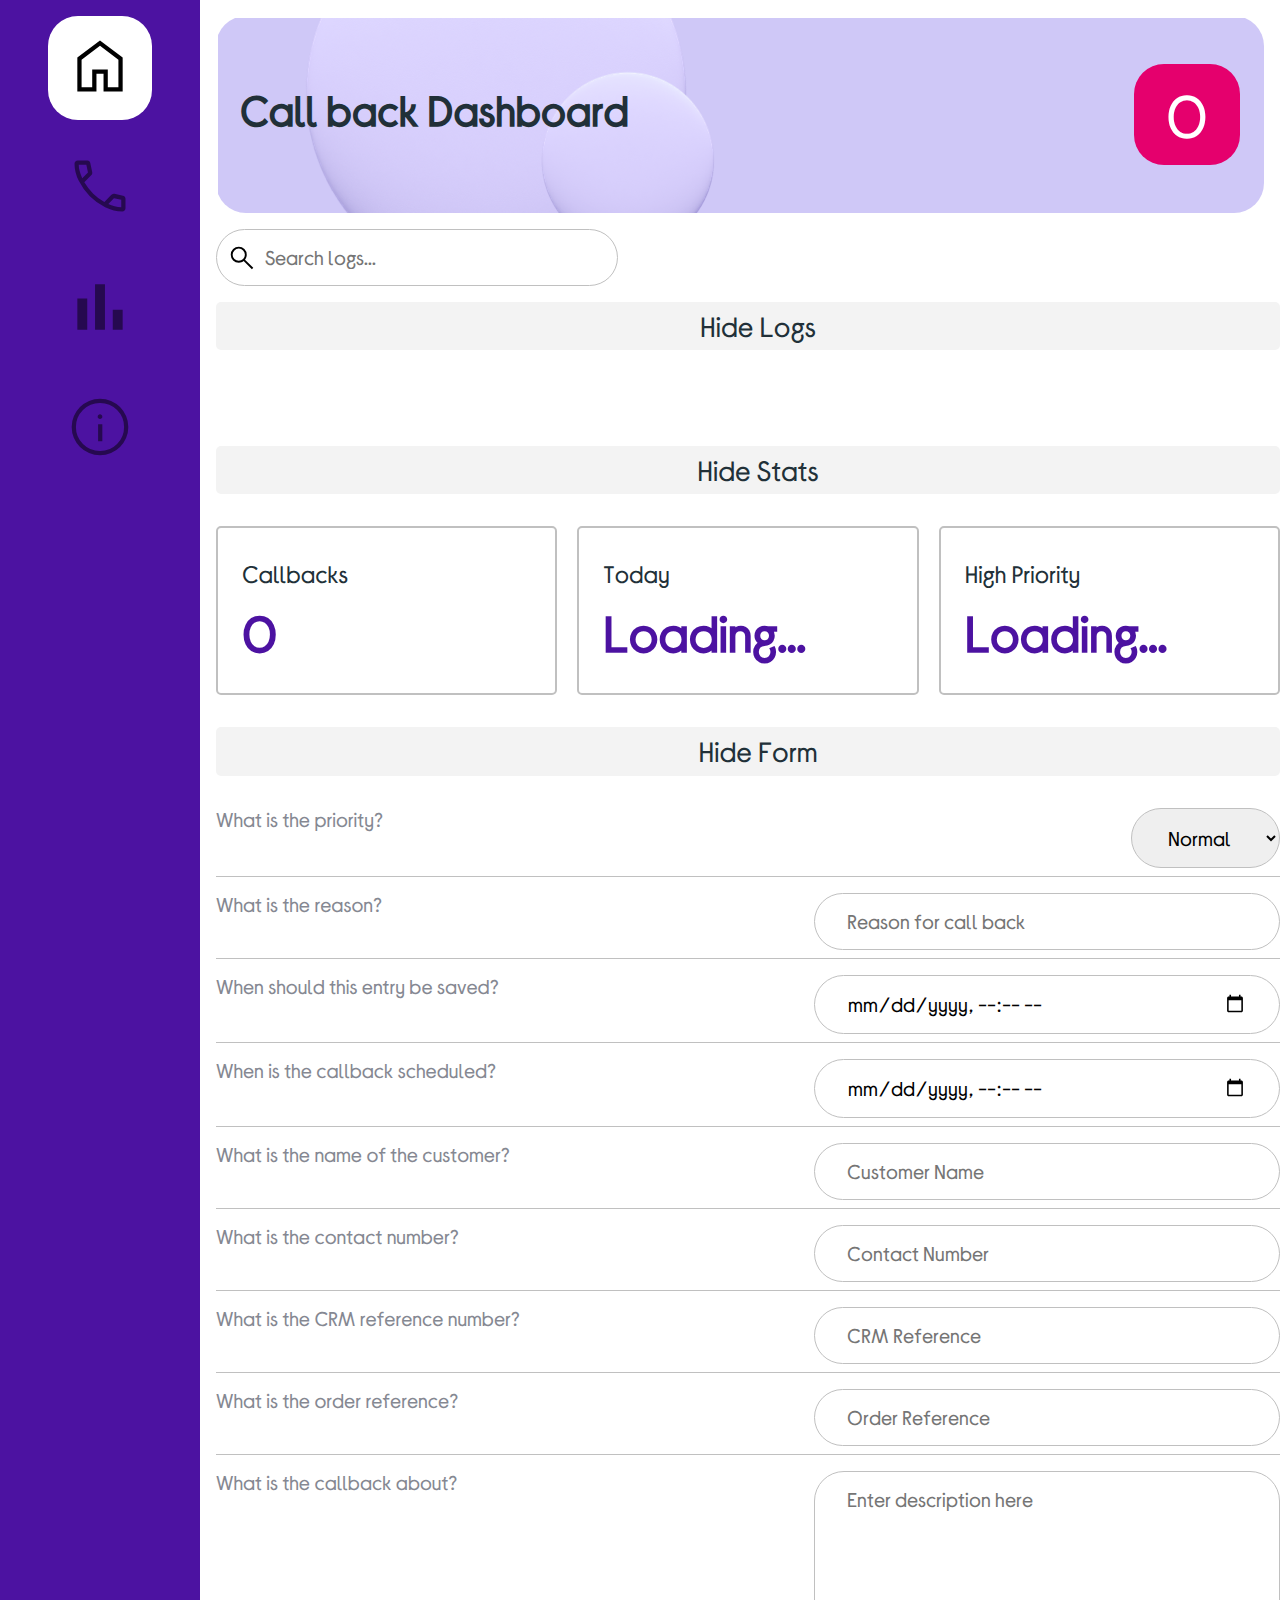
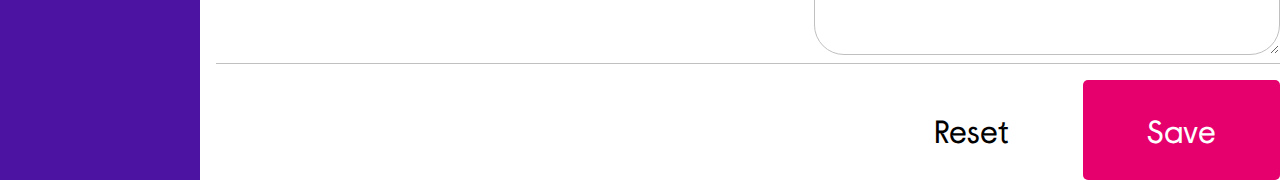
==== commit d1582688: "JS code changes" ====
--- a/callbacklog/index.html
+++ b/callbacklog/index.html
@@ -253,6 +253,16 @@
                 />
               </div>
               <div class="form-item">
+                <label for="custname">What is the contact number?</label>
+                <input
+                  type="tel"
+                  name="custnum"
+                  id="custnum"
+                  placeholder="Contact Number"
+                  required
+                />
+              </div>
+              <div class="form-item">
                 <label for="ccnumber">What is the CRM reference number?</label>
                 <input
                   type="text"
--- a/callbacklog/main.css
+++ b/callbacklog/main.css
@@ -103,12 +103,24 @@
   width: 100%;
   height: 100%;
   background-color: #21303849;
+  z-index: 1;
+}
+
+.blur {
+  filter: blur(2px) grayscale(85%);
 }
 
 .window {
   width: 65vw;
   height: 65vh;
   background-color: var(--primary-white);
+  z-index: 99999;
+  box-shadow: var(--boxshadow-1);
+}
+
+.window .entry-item {
+  margin-bottom: 0;
+  border-radius: 0;
 }
 
 .oflow {
@@ -141,6 +153,7 @@
   /* box-shadow: rgba(255, 255, 255, 0.1) 0px 1px 1px 0px inset,
     rgba(50, 50, 93, 0.25) 0px 50px 100px -20px,
     rgba(0, 0, 0, 0.3) 0px 30px 60px -30px; */
+  transition: all 2s ease-out;
 }
 
 /* .logo {
@@ -161,7 +174,7 @@
   display: flex;
   justify-content: space-between;
   align-items: center;
-  background-color: #4b12a149;
+  background: url("bg.png");
   padding: 3rem 1.5rem;
   border-radius: 30px;
   margin: 1rem 1rem 1rem 0;
@@ -473,11 +486,17 @@
 /* List Item Element */
 
 main .log-area .logs .renderedEntry {
+  position: relative;
   /* padding: 1rem; */
-  border: 1px solid var(--accent);
+  /* border: 1px solid var(--accent); */
   border-radius: 5px;
-  background-color: var(--primary-white);
+  background-color: #f3f3f3;
   transition: all 250ms ease-out;
+  padding: 1rem;
+}
+
+#entry-img {
+  opacity: 0.2;
 }
 
 main .log-area .logs .renderedEntry p {
@@ -568,22 +587,65 @@
 }
 
 .entry-top {
-  background-color: var(--accent);
-  padding: 0.5rem;
+  display: flex;
+  justify-content: space-between;
+  align-items: center;
+  /* background-color: var(--accent); */
+  padding: 2rem 0.5rem;
   color: var(--def-text);
 }
 
 .li-head {
   margin: 0;
-  font-size: 20px;
+  font-size: 62px;
   font-weight: 400;
+  opacity: 0.3;
+}
+
+.toast {
+  display: none;
+  /* position: fixed;
+  left: 5px;
+  bottom: 30px; */
+  width: 100px;
+  padding: 2rem 4rem;
+  background-color: var(--primary-white);
+  border-radius: 30px;
+  box-shadow: var(--boxshadow-1);
+  opacity: 0;
+  transition: opacity 2s ease-out;
+}
+
+.toast.pop {
+  display: flex;
+  flex-direction: column;
+  align-items: center;
+  justify-content: center;
+  animation: yapop 500ms 1 both;
+  z-index: 9999;
+  opacity: 1;
+}
+
+@keyframes yaypop {
+  0% {
+    transform: translateX(0);
+  }
+  100% {
+    transform: translateX(50px);
+  }
+}
+
+.toast span:first-child {
+  display: block;
+  font-size: 24px;
 }
 
 .li-text {
   display: inline-block;
   font-size: 24px;
-  margin: 0.5rem 0 0.5rem 0;
+  /* margin: 0.5rem 0 0.5rem 0; */
   color: var(--def-text);
+  /* background-color: #213038; */
 }
 
 .li-text.text-main {
@@ -598,6 +660,13 @@
   justify-content: space-between;
   padding: 0.5rem;
   border-bottom: 1px solid var(--accent);
+  background-color: var(--primary-white);
+  margin-bottom: 1rem;
+  border-radius: 5px;
+}
+
+.entry-item.priority {
+  border-radius: 5px;
 }
 
 /* .entry-item:nth-child(odd) {
@@ -840,6 +909,7 @@
 .btn.btn-outline {
   outline: none;
   border: 2px solid var(--added-cs-1);
+  background-color: var(--primary-white);
   color: var(--added-cs-1);
 }
 
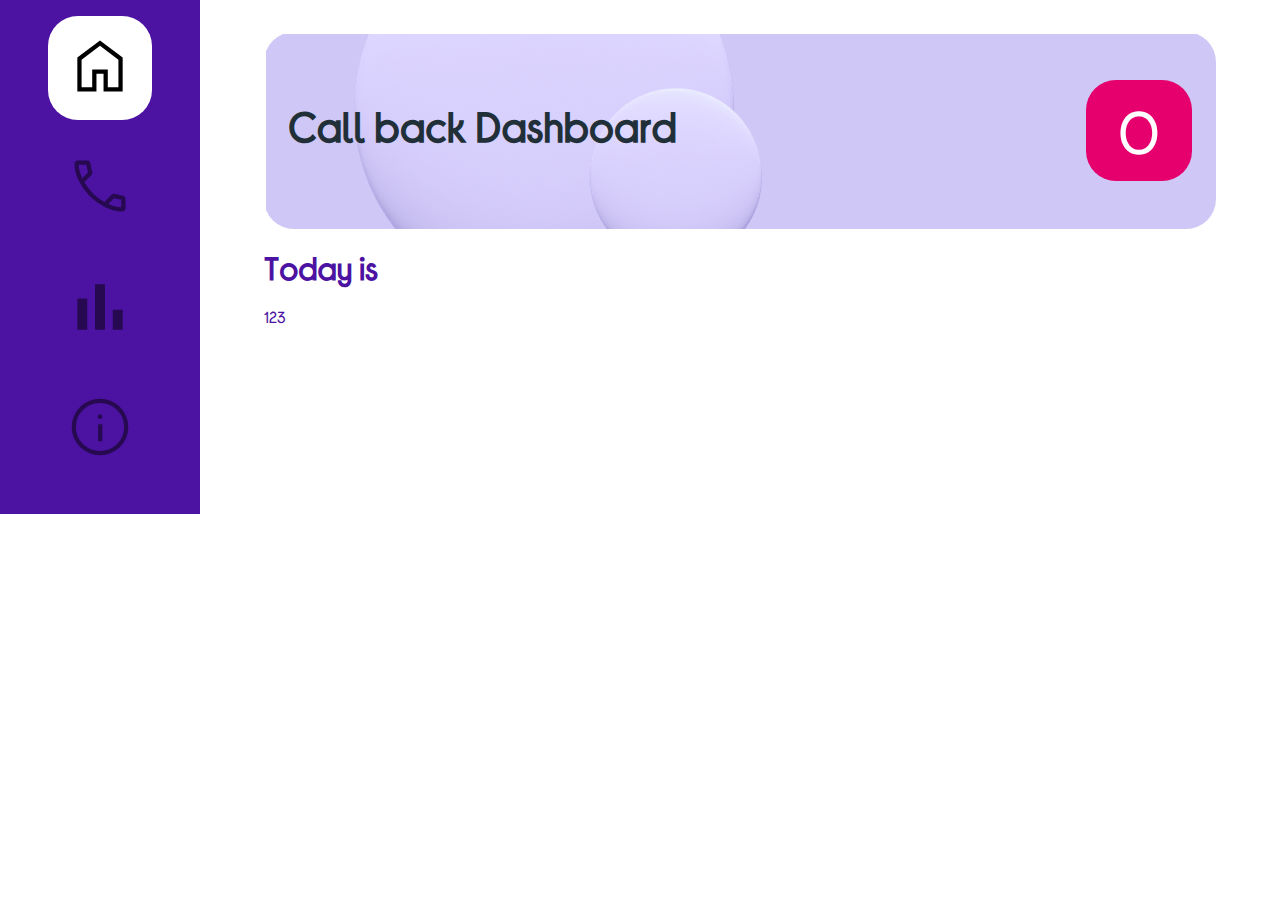
==== commit 20b7cd89: "Add meditation app project + other project changes" ====
--- a/callbacklog/index.html
+++ b/callbacklog/index.html
@@ -22,122 +22,26 @@
       <nav class="top-nav">
         <ul class="nav-ul">
           <li class="nav-selected">
-            <a href="#"><img src="home.svg" class="nav-img" /></a>
+            <a href="#" class="navi nav-home" onclick="navigate(this)"
+              ><img src="home.svg" class="nav-img"
+            /></a>
           </li>
           <li>
-            <a href="#"><img src="call.svg" class="nav-img" /></a>
+            <a href="#" class="navi nav-calls" onclick="navigate(this)"
+              ><img src="call.svg" class="nav-img"
+            /></a>
           </li>
           <li>
-            <a href="#"><img src="chart.svg" class="nav-img" /></a>
+            <a href="#" class="navi nav-stats" onclick="navigate(this)"
+              ><img src="chart.svg" class="nav-img"
+            /></a>
           </li>
           <li>
-            <a href="#"><img src="info.svg" class="nav-img" /></a>
+            <a href="#" class="navi nav-info" onclick="navigate(this)"
+              ><img src="info.svg" class="nav-img"
+            /></a>
           </li>
         </ul>
-        <!-- <i class="fa-solid fa-bars fa-2x" id="hamburger"></i> -->
-        <!-- <div class="top-bar">
-          <div class="status">
-            <ul>
-              <li class="li-status status-help" id="status-help" title="Help">
-                <i class="fa-solid fa-question-circle"></i>
-              </li>
-              <li
-                class="li-status status-refresh"
-                id="status-refresh"
-                title="Refresh Page"
-              >
-                <i class="fa-solid fa-refresh"></i>
-              </li>
-              <li
-                class="li-status status-pop"
-                id="status-pop"
-                title="Pop-up Window"
-              >
-                <i class="fa-solid fa-object-group"></i>
-              </li>
-              <li
-                class="li-status"
-                id="status-clear"
-                title="Clear all entries (permanent)"
-              >
-                <i class="fa-solid fa-trash"></i>
-              </li>
-              <li
-                class="li-status"
-                id="status-local"
-                title="Status of Local Storage"
-              >
-                <i class="fa-solid fa-hard-drive"></i>
-              </li>
-            </ul>
-            <div class="help-window">
-              <div class="help-container">
-                <span class="help-header">Help</span>
-                <div class="sections">
-                  <article class="section">
-                    <h4 class="section-title">
-                      <i class="fa-solid fa-save"></i>Saving
-                    </h4>
-                    <p class="section-para">
-                      All entries are saved locally. Nothing leaves the
-                      browser.<br />
-                    </p>
-                  </article>
-                  <article class="section">
-                    <h4 class="section-title">
-                      <i class="fa-solid fa-search"></i>Searching
-                    </h4>
-                    <p class="section-para">
-                      Searching is automatic and results will appear as you
-                      type, if there is a match. Search is not case-sensitive as
-                      all results are filtered lower-case before being shown
-                    </p>
-                  </article>
-                  <article class="section">
-                    <h4 class="section-title">
-                      <i class="fa-solid fa-trash"></i>Deleting
-                    </h4>
-                    <p class="section-para">
-                      There are two options to delete a log:<br />
-                      <b>- Temporary Delete</b><br />
-                      By using the delete button in the log, you can remove the
-                      log from the screen but it will still be saved locally.<br />
-                      When you refresh the page, all removed logs will appear
-                      again.<br />
-                      This can be used when you want to remove certain logs you
-                      don't need anymore but still want to refer to them if
-                      necessary.<br />
-                      <b>- Permanent Delete</b><br />
-                      By using the 'Clear' button, you remove all logs
-                      permanently. This cannot be undone.<br />
-                      This can be used when you're done and don't need your logs
-                      anymore and won't be coming back to them.<br />
-                      NOTE: If your browser is set to clean automatically when
-                      it exits, all logs will be removed.
-                    </p>
-                  </article>
-                </div>
-              </div>
-            </div>
-          </div>
-        </div> -->
-        <!-- <ul class="top-menu">
-          <li>
-            <a
-              href="https://reliable-figolla-4fca7f.netlify.app/"
-              target="_blank"
-              >Food & Fuel</a
-            >
-          </li>
-          <li>
-            <a href="https://silver-muffin-127276.netlify.app/" target="_blank"
-              >GOGW Calculator</a
-            >
-          </li>
-          <li>
-            <a href="#">Call back Dashboard</a>
-          </li>
-        </ul> -->
       </nav>
       <div class="wrapper">
         <main>
@@ -145,175 +49,15 @@
             <h1 class="main-header">Call back Dashboard</h1>
             <span class="call-counter home">0</span>
           </div>
-          <!-- <p class="main-para">Keep a useful log of all your call backs</p> -->
-          <div class="search-bar">
-            <div class="search-input">
-              <input
-                class="search"
-                type="text"
-                name="search"
-                id="search"
-                placeholder="Search logs..."
-              />
-              <span class="search-text"
-                ><i class="fa-solid fa-info-circle"></i>Searching...</span
-              >
-            </div>
-          </div>
-          <section
-            class="form-interact interact-logs"
-            id="logs"
-            onclick="tabHandler(this)"
-          >
-            <i class="fa-solid fa-chevron-down fa-2xl"></i
-            ><span class="normal" id="interact-text">Hide Logs</span>
-          </section>
-          <section class="log-area">
-            <div class="logs"></div>
-          </section>
-          <section
-            class="form-interact interact-stats"
-            id="stats"
-            onclick="tabHandler(this)"
-          >
-            <i class="fa-solid fa-chevron-down fa-2xl"></i
-            ><span class="normal" id="interact-text">Hide Stats</span>
-          </section>
-          <section class="cards">
-            <article class="card-item">
-              <h3 class="card-title">Callbacks</h3>
-              <p class="card-text" id="callbacks">Loading...</p>
+          <section class="home-dash">
+            <article class="home-date">
+              <h1 class="home-header">Today is</h1>
+              <span class="home-span" id="date">123</span>
             </article>
-            <article class="card-item">
-              <h3 class="card-title">Today</h3>
-              <p class="card-text" id="today">Loading...</p>
-            </article>
-            <article class="card-item">
-              <h3 class="card-title">High Priority</h3>
-              <p class="card-text" id="high">Loading...</p>
-            </article>
-          </section>
-          <section
-            class="form-interact interact-form"
-            id="form"
-            onclick="tabHandler(this)"
-          >
-            <i class="fa-solid fa-chevron-down fa-2xl"></i
-            ><span class="normal" id="interact-text">Hide Form</span>
-          </section>
-          <section class="log-menu">
-            <form action="">
-              <div class="form-item">
-                <label for="priority">What is the priority?</label>
-                <select name="priority" id="logpriority" required>
-                  <option value="Low">Low</option>
-                  <option value="Normal" selected>Normal</option>
-                  <option value="High">High</option>
-                </select>
-              </div>
-              <div class="form-item">
-                <label for="category">What is the reason?</label>
-                <input
-                  type="text"
-                  name="reason"
-                  id="reason"
-                  placeholder="Reason for call back"
-                  minlength="4"
-                  required
-                />
-              </div>
-              <div class="form-item">
-                <label for="datetime">When should this entry be saved?</label>
-                <input
-                  type="datetime-local"
-                  name="datetime"
-                  id="datetime"
-                  required
-                />
-              </div>
-              <div class="form-item">
-                <label for="datescheduled"
-                  >When is the callback scheduled?</label
-                >
-                <input
-                  type="datetime-local"
-                  name="datescheduled"
-                  id="datescheduled"
-                  required
-                />
-              </div>
-              <div class="form-item">
-                <label for="custname">What is the name of the customer?</label>
-                <input
-                  type="text"
-                  name="custname"
-                  id="custname"
-                  placeholder="Customer Name"
-                  required
-                />
-              </div>
-              <div class="form-item">
-                <label for="custname">What is the contact number?</label>
-                <input
-                  type="tel"
-                  name="custnum"
-                  id="custnum"
-                  placeholder="Contact Number"
-                  required
-                />
-              </div>
-              <div class="form-item">
-                <label for="ccnumber">What is the CRM reference number?</label>
-                <input
-                  type="text"
-                  name="ccnumber"
-                  id="ccnumber"
-                  placeholder="CRM Reference"
-                  minlength="6"
-                  required
-                />
-              </div>
-              <div class="form-item">
-                <label for="custref">What is the order reference?</label>
-                <input
-                  type="text"
-                  name="custref"
-                  id="custref"
-                  placeholder="Order Reference"
-                  required
-                />
-              </div>
-              <div class="form-item">
-                <label for="loginfo">What is the callback about?</label>
-                <textarea
-                  name="loginfo"
-                  id="loginfo"
-                  cols="30"
-                  rows="10"
-                  placeholder="Enter description here"
-                  required
-                ></textarea>
-              </div>
-              <div class="form-btns">
-                <button
-                  class="btn btn-secondary btn-reset btn-big"
-                  type="reset"
-                  title="Reset form"
-                >
-                  Reset
-                </button>
-                <button
-                  class="btn btn-primary btn-save btn-big"
-                  title="Save form"
-                >
-                  Save
-                </button>
-              </div>
-            </form>
           </section>
         </main>
         <footer>
-          <!-- <div class="bottom-bar"></div> -->
+          <div class="toast-area"></div>
         </footer>
       </div>
     </div>
--- a/callbacklog/main.css
+++ b/callbacklog/main.css
@@ -42,6 +42,7 @@
   /* display: grid;
   place-content: center; */
   color: var(--primary-purple);
+  overflow-x: hidden;
   /* background: var(--primary-purple); */
 }
 
@@ -177,7 +178,7 @@
   background: url("bg.png");
   padding: 3rem 1.5rem;
   border-radius: 30px;
-  margin: 1rem 1rem 1rem 0;
+  margin-top: 2rem;
 }
 
 main .top .call-counter {
@@ -445,7 +446,12 @@
 }
 
 .search-bar {
+  display: flex;
+  align-items: center;
+  justify-content: space-between;
   position: relative;
+  margin-right: 2rem;
+  padding-top: 4rem;
 }
 
 .search-bar .search-input i {
@@ -491,7 +497,7 @@
   /* border: 1px solid var(--accent); */
   border-radius: 5px;
   background-color: #f3f3f3;
-  transition: all 250ms ease-out;
+  transition: all 250ms ease-in-out;
   padding: 1rem;
 }
 
@@ -507,8 +513,17 @@
 }
 
 main .log-area .logs .renderedEntry.highlighted {
-  border: 6px solid var(--yellow);
-  box-shadow: inset 0px 0px 20px 0px var(--yellow);
+  border: 6px solid var(--primary-purple);
+  animation: highanim 250ms infinite both;
+}
+
+@keyframes highanim {
+  0% {
+    border: none;
+  }
+  100% {
+    border: 6px solid var(--yellow);
+  }
 }
 
 /* main .log-area .logs .renderedEntry:hover {
@@ -558,6 +573,18 @@
   left: 300px;
 }
 
+.search-ul {
+  list-style-type: none;
+  margin: 0;
+}
+
+.search-ul li {
+  display: inline;
+  padding: 1rem 2rem;
+  background-color: #e5006d;
+  color: var(--primary-white);
+}
+
 @keyframes entry-hide {
   0% {
     opacity: 1;
@@ -602,36 +629,50 @@
   opacity: 0.3;
 }
 
+.toast-area {
+  position: fixed;
+  bottom: 0;
+  display: flex;
+  /* flex-direction: column; */
+  align-items: center;
+  justify-content: center;
+}
+
 .toast {
-  display: none;
-  /* position: fixed;
-  left: 5px;
-  bottom: 30px; */
-  width: 100px;
   padding: 2rem 4rem;
   background-color: var(--primary-white);
   border-radius: 30px;
   box-shadow: var(--boxshadow-1);
+  opacity: 1;
+  transition: opacity 2s ease-out;
+  z-index: 9999;
+  animation: yaypop 2s 1 both;
+  margin-right: 1rem;
+}
+
+.toast-head,
+.toast-text {
+  display: block;
+  font-size: 18px;
+  color: var(--def-text);
+  font-weight: 400;
+}
+
+.toast.pop {
   opacity: 0;
-  transition: opacity 2s ease-out;
-}
-
-.toast.pop {
-  display: flex;
-  flex-direction: column;
-  align-items: center;
-  justify-content: center;
-  animation: yapop 500ms 1 both;
-  z-index: 9999;
-  opacity: 1;
+}
+
+.toast.fixed {
+  /* position: fixed;
+  bottom: 100px; */
 }
 
 @keyframes yaypop {
   0% {
-    transform: translateX(0);
+    transform: translateX(-100%) translateY(-10%);
   }
   100% {
-    transform: translateX(50px);
+    transform: translateX(-5%) translateY(-10%);
   }
 }
 
@@ -678,7 +719,8 @@
 } */
 
 main {
-  margin-left: 1rem;
+  margin-left: 4rem;
+  margin-right: 4rem;
 }
 
 main .log-menu {
@@ -960,6 +1002,63 @@
   text-align: right;
 }
 
+noscript {
+  position: absolute;
+  left: 50%;
+  top: 0;
+  transform: translate(-50%, 50%);
+  z-index: 9999;
+  background-color: #2130381e;
+  box-shadow: var(--boxshadow-1);
+  transition: all 500ms ease-out;
+}
+
+noscript picture {
+  width: 100%;
+}
+
+noscript img {
+  display: block;
+  width: 100%;
+}
+
+.box {
+  display: flex;
+  flex-direction: column;
+  background-color: var(--primary-white);
+}
+
+.box-heading {
+  background-color: var(--purple);
+  padding: 2rem 4rem;
+  font-size: 38px;
+}
+
+.box-content {
+  padding: 2rem 4rem;
+  color: var(--def-text);
+}
+
+.box-content .bc-top {
+  display: flex;
+  align-items: center;
+}
+
+.box-content .bc-top i {
+  margin-right: 1rem;
+}
+
+.box-content .box-para {
+  font-size: 22px;
+  font-weight: 400;
+}
+
+.box-content .box-para.para-big {
+  font-size: 32px;
+  font-weight: 400;
+}
+
+/* MEDIA QUERIES */
 @media screen and (max-width: 798px) {
   .container {
     margin: 0.5rem;
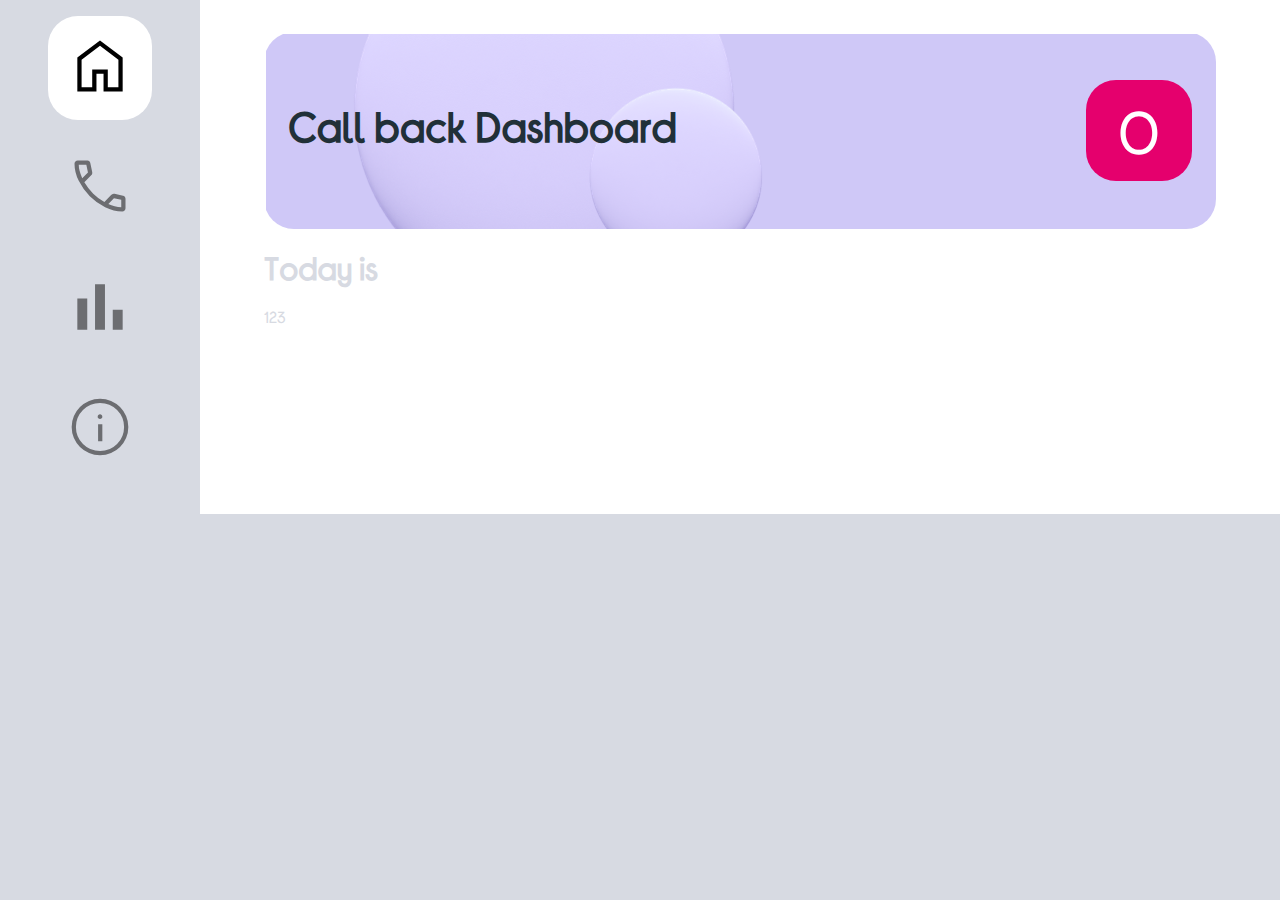
==== commit 5648c82f: "Add project structure" ====
--- a/callbacklog/index.html
+++ b/callbacklog/index.html
@@ -14,8 +14,8 @@
       crossorigin="anonymous"
       referrerpolicy="no-referrer"
     />
-    <meta name="description" content="A dashboard for logging calls" />
-    <title>Call back Dashboard</title>
+    <meta name="description" content="A work planner" />
+    <title>Work Planner</title>
   </head>
   <body>
     <div class="container">
--- a/callbacklog/main.css
+++ b/callbacklog/main.css
@@ -8,16 +8,10 @@
 }
 
 :root {
-  --primary-purple: #4c12a1;
-  --added-cs-1: #e5006d;
+  --primary: #d7dae2;
+  --accent: #76a9de;
+  --gray: #676767;
   --primary-white: #fff;
-  --accent: #c0c0c0;
-  --gray: #858892;
-  --gray-2: #7b7e86;
-  --l-gray: #f3f3f3;
-  --green: #cae6e7;
-  --yellow: #fdecb7;
-  --purple: #cfc8f6;
   --def-text: #213038;
   --boxshadow-1: rgba(0, 0, 0, 0.19) 0px 10px 20px,
     rgba(0, 0, 0, 0.23) 0px 6px 6px;
@@ -37,13 +31,14 @@
 body {
   font-family: var(--font-c1);
   text-rendering: geometricPrecision;
+  background-color: var(--primary);
   /* height: 100vh;
   min-height: 100vh; */
   /* display: grid;
   place-content: center; */
-  color: var(--primary-purple);
+  color: var(--primary);
   overflow-x: hidden;
-  /* background: var(--primary-purple); */
+  /* background: var(--primary); */
 }
 
 .container {
@@ -55,7 +50,7 @@
 .top-nav {
   display: flex;
   flex-direction: column;
-  background-color: var(--primary-purple);
+  background-color: var(--primary);
 }
 
 /* .top-nav {
@@ -134,7 +129,7 @@
   background-color: var(--primary-white);
   padding: 0.5rem 1rem;
   border-radius: 5px;
-  color: var(--primary-purple);
+  color: var(--primary);
   transition: all 250ms ease-out;
 } */
 
@@ -234,7 +229,7 @@
 } */
 
 /* .li-status#status-help {
-  border: 2px solid var(--primary-purple);
+  border: 2px solid var(--primary);
 } */
 
 .help-window {
@@ -281,7 +276,7 @@
 }
 
 .section-title i {
-  color: var(--primary-purple);
+  color: var(--primary);
   margin-right: 10px;
 }
 
@@ -296,7 +291,7 @@
 
 .section-para b {
   font-size: 18px;
-  color: var(--primary-purple);
+  color: var(--primary);
   margin-bottom: 0.25rem;
 }
 
@@ -457,7 +452,7 @@
 .search-bar .search-input i {
   border-radius: 50%;
   padding: 0.5rem;
-  background-color: var(--primary-purple);
+  background-color: var(--primary);
   color: var(--primary-white);
   z-index: 9999;
 }
@@ -513,7 +508,7 @@
 }
 
 main .log-area .logs .renderedEntry.highlighted {
-  border: 6px solid var(--primary-purple);
+  border: 6px solid var(--primary);
   animation: highanim 250ms infinite both;
 }
 
@@ -885,7 +880,7 @@
 main .log-menu form select:focus,
 main .log-menu form textarea:focus,
 .search:focus {
-  outline: 2px solid var(--primary-purple);
+  outline: 2px solid var(--primary);
 }
 
 main .log-menu form input:hover,
@@ -936,12 +931,12 @@
 }
 
 .btn.btn-primary {
-  background-color: var(--added-cs-1);
+  background-color: var(--accent);
   color: var(--primary-white);
 }
 
 /* .btn.btn-primary.delete {
-  background-color: var(--primary-purple);
+  background-color: var(--primary);
 } */
 
 /* .btn.btn.btn-secondary.highlight {
@@ -950,9 +945,9 @@
 
 .btn.btn-outline {
   outline: none;
-  border: 2px solid var(--added-cs-1);
+  border: 2px solid var(--accent);
   background-color: var(--primary-white);
-  color: var(--added-cs-1);
+  color: var(--accent);
 }
 
 .option-disabled {
